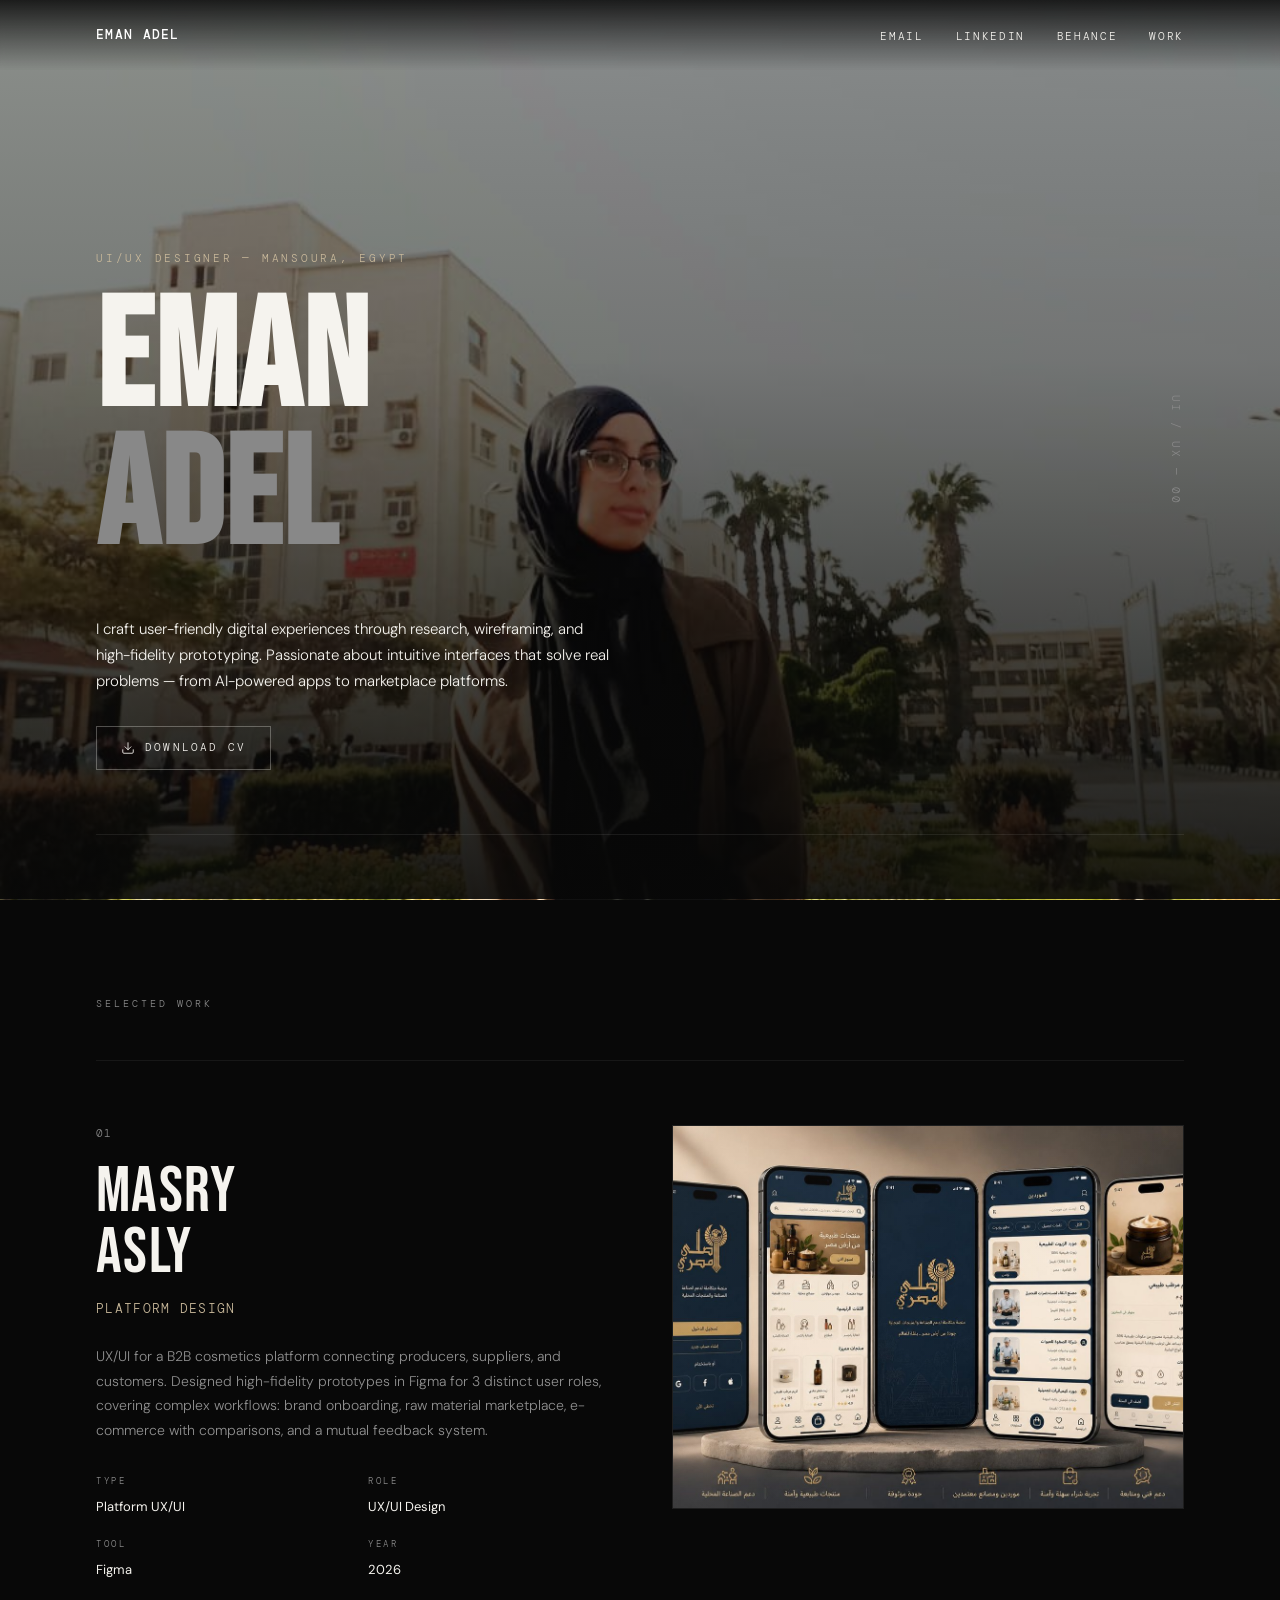
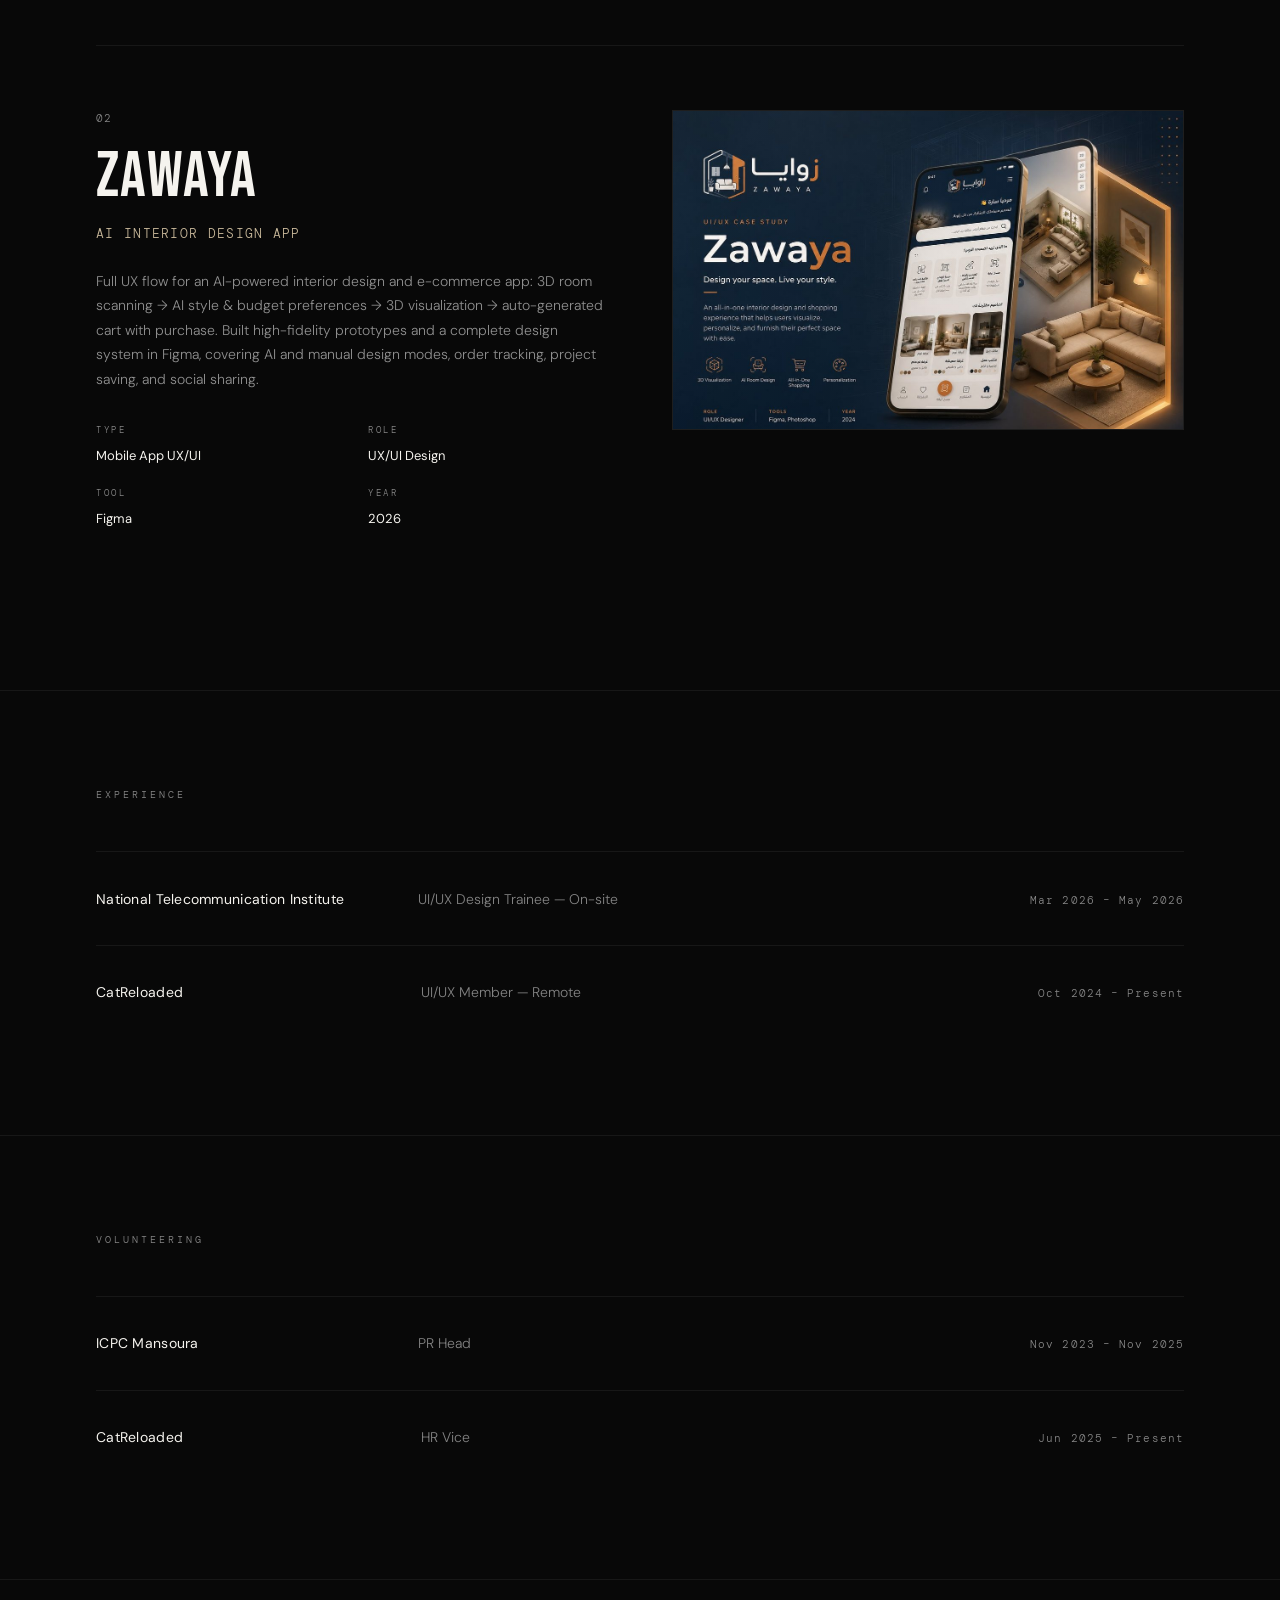
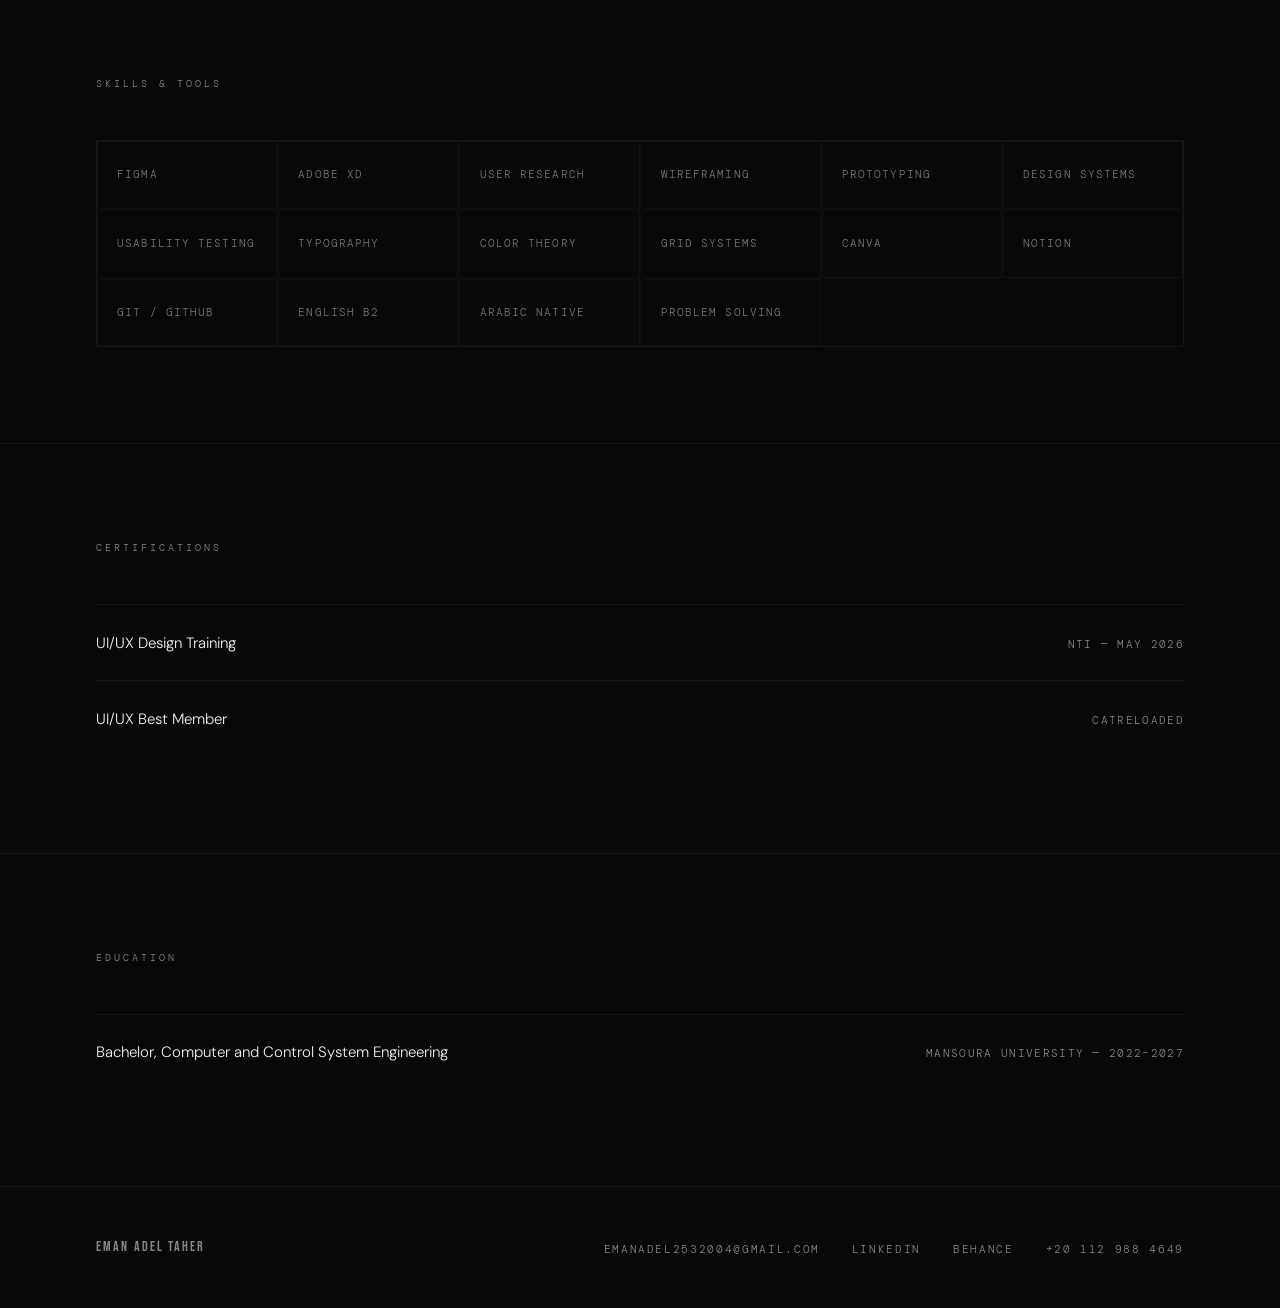
==== eman-adel-portfolio.html @ 3823a2ca "Add files via upload" ====
<!DOCTYPE html>
<html lang="en">
<head>
<meta charset="UTF-8">
<meta name="viewport" content="width=device-width, initial-scale=1.0">
<title>Eman Adel Taher — UI/UX Designer</title>
<link href="https://fonts.googleapis.com/css2?family=Bebas+Neue&family=DM+Sans:ital,opsz,wght@0,9..40,300;0,9..40,400;0,9..40,500;1,9..40,300&family=DM+Mono:wght@300;400&display=swap" rel="stylesheet">
<style>
  *, *::before, *::after { box-sizing: border-box; margin: 0; padding: 0; }

  :root {
    --black: #080808;
    --white: #f5f3ee;
    --muted: #888;
    --accent: #c8b89a;
    --mono: 'DM Mono', monospace;
    --sans: 'DM Sans', sans-serif;
    --display: 'Bebas Neue', sans-serif;
  }

  html { scroll-behavior: smooth; }

  body {
    background: var(--black);
    color: var(--white);
    font-family: var(--sans);
    font-weight: 300;
    line-height: 1.6;
    overflow-x: hidden;
  }

  /* NAV */
  nav {
    position: fixed;
    top: 0; left: 0; right: 0;
    z-index: 100;
    display: flex;
    justify-content: space-between;
    align-items: center;
    padding: 1.4rem 96px;
    background: linear-gradient(to bottom, rgba(8,8,8,0.85) 0%, transparent 100%);
    backdrop-filter: blur(2px);
  }

  .nav-logo {
    font-family: var(--mono);
    font-size: 13px;
    letter-spacing: 0.1em;
    color: #ffffff;
    text-decoration: none;
    text-transform: uppercase;
    font-weight: 500;
  }

  .nav-links {
    display: flex;
    gap: 2rem;
    list-style: none;
  }

  .nav-links a {
    font-family: var(--mono);
    font-size: 11px;
    letter-spacing: 0.15em;
    text-transform: uppercase;
    color: var(--white);
    text-decoration: none;
    opacity: 1;
    transition: opacity 0.2s;
  }

  .nav-links a:hover { opacity: 1; }

  /* HERO */
  .hero {
    min-height: 100vh;
    display: flex;
    flex-direction: column;
    justify-content: flex-end;
    padding: 6rem 96px 4rem;
    position: relative;
    overflow: hidden;
  }

  .hero-counter {
    position: fixed;
    top: 50%;
    right: 96px;
    transform: translateY(-50%);
    font-family: var(--mono);
    font-size: 11px;
    letter-spacing: 0.2em;
    color: var(--muted);
    writing-mode: vertical-rl;
    text-orientation: mixed;
    z-index: 99;
    transition: color 0.3s;
  }

  .hero-eyebrow {
    font-family: var(--mono);
    font-size: 11px;
    letter-spacing: 0.25em;
    text-transform: uppercase;
    color: var(--accent);
    margin-bottom: 1.5rem;
    opacity: 0;
    animation: fadeUp 0.8s 0.2s forwards;
  }

  .hero-title {
    font-family: var(--display);
    font-size: clamp(72px, 12vw, 160px);
    line-height: 0.9;
    letter-spacing: 0.01em;
    text-transform: uppercase;
    color: var(--white);
    max-width: 900px;
    opacity: 0;
    animation: fadeUp 0.9s 0.35s forwards;
  }

  .hero-title span {
    display: block;
    color: var(--muted);
  }

  .hero-bio {
    max-width: 520px;
    margin-top: 3rem;
    font-size: 15px;
    font-weight: 300;
    color: var(--white);
    opacity: 0;
    animation: fadeUp 0.9s 0.5s forwards;
    line-height: 1.75;
  }

  .hero-divider {
    width: 100%;
    height: 1px;
    background: rgba(255,255,255,0.08);
    margin-top: 4rem;
    opacity: 0;
    animation: fadeIn 1s 0.8s forwards;
  }

  /* SECTION */
  section {
    padding: 6rem 96px;
    border-bottom: 1px solid rgba(255,255,255,0.06);
  }

  .section-label {
    font-family: var(--mono);
    font-size: 10px;
    letter-spacing: 0.3em;
    text-transform: uppercase;
    color: var(--muted);
    margin-bottom: 3rem;
  }

  /* PROJECTS */
  .projects-grid {
    display: flex;
    flex-direction: column;
    gap: 0;
  }

  .project-item {
    display: grid;
    grid-template-columns: 1fr 1fr;
    gap: 4rem;
    padding: 4rem 0;
    border-top: 1px solid rgba(255,255,255,0.06);
    align-items: start;
    cursor: pointer;
    transition: opacity 0.3s;
  }

  .project-item:hover { opacity: 0.75; }

  .project-index {
    font-family: var(--mono);
    font-size: 11px;
    color: var(--muted);
    letter-spacing: 0.1em;
    margin-bottom: 1.2rem;
  }

  .project-name {
    font-family: var(--display);
    font-size: clamp(36px, 5vw, 64px);
    line-height: 0.95;
    letter-spacing: 0.02em;
    text-transform: uppercase;
    color: var(--white);
    margin-bottom: 1rem;
  }

  .project-subtitle {
    font-size: 13px;
    color: var(--accent);
    font-family: var(--mono);
    letter-spacing: 0.1em;
    text-transform: uppercase;
    margin-bottom: 1.5rem;
  }

  .project-meta {
    display: grid;
    grid-template-columns: 1fr 1fr;
    gap: 1.2rem 2rem;
    margin-top: 2rem;
  }

  .meta-item {}
  .meta-label {
    font-family: var(--mono);
    font-size: 9px;
    letter-spacing: 0.3em;
    text-transform: uppercase;
    color: var(--muted);
    display: block;
    margin-bottom: 4px;
  }

  .meta-value {
    font-size: 13px;
    font-weight: 400;
    color: var(--white);
  }

  .project-desc {
    font-size: 14px;
    font-weight: 300;
    color: rgba(255,255,255,0.55);
    line-height: 1.75;
    margin-top: 1.5rem;
  }

  .project-visual {
    aspect-ratio: 4/3;
    background: rgba(255,255,255,0.03);
    border: 1px solid rgba(255,255,255,0.06);
    display: flex;
    align-items: center;
    justify-content: center;
    position: relative;
    overflow: hidden;
  }

  .project-visual::after {
    content: '';
    position: absolute;
    inset: 0;
    background: linear-gradient(135deg, rgba(200,184,154,0.08) 0%, transparent 60%);
  }

  .project-visual-label {
    font-family: var(--display);
    font-size: 96px;
    color: rgba(255,255,255,0.04);
    letter-spacing: 0.05em;
    user-select: none;
  }

  /* EXPERIENCE */
  .exp-list { display: flex; flex-direction: column; gap: 0; }

  .exp-item {
    display: grid;
    grid-template-columns: 1fr 2fr auto;
    gap: 2rem;
    padding: 2.2rem 0;
    border-top: 1px solid rgba(255,255,255,0.06);
    align-items: baseline;
  }

  .exp-company {
    font-size: 14px;
    font-weight: 400;
    color: var(--white);
    letter-spacing: 0.02em;
  }

  .exp-role {
    font-size: 14px;
    font-weight: 300;
    color: rgba(255,255,255,0.5);
  }

  .exp-date {
    font-family: var(--mono);
    font-size: 11px;
    color: var(--muted);
    letter-spacing: 0.1em;
    white-space: nowrap;
  }

  /* SKILLS */
  .skills-grid {
    display: grid;
    grid-template-columns: repeat(auto-fill, minmax(180px, 1fr));
    gap: 1px;
    border: 1px solid rgba(255,255,255,0.06);
  }

  .skill-cell {
    padding: 1.5rem 1.2rem;
    border: 1px solid rgba(255,255,255,0.04);
    font-family: var(--mono);
    font-size: 11px;
    letter-spacing: 0.1em;
    text-transform: uppercase;
    color: rgba(255,255,255,0.45);
    transition: background 0.25s, color 0.25s;
  }

  .skill-cell:hover {
    background: rgba(200,184,154,0.06);
    color: var(--accent);
  }

  /* AWARDS */
  .cert-list { display: flex; flex-direction: column; gap: 0; }

  .cert-item {
    display: flex;
    justify-content: space-between;
    align-items: baseline;
    padding: 1.6rem 0;
    border-top: 1px solid rgba(255,255,255,0.06);
  }

  .cert-name {
    font-size: 15px;
    font-weight: 300;
    color: var(--white);
  }

  .cert-org {
    font-family: var(--mono);
    font-size: 11px;
    letter-spacing: 0.12em;
    color: var(--muted);
    text-transform: uppercase;
  }

  /* FOOTER */
  footer {
    padding: 3rem 96px;
    display: flex;
    justify-content: space-between;
    align-items: center;
  }

  .footer-name {
    font-family: var(--display);
    font-size: 14px;
    letter-spacing: 0.15em;
    text-transform: uppercase;
    color: var(--muted);
  }

  .footer-links {
    display: flex;
    gap: 2rem;
    list-style: none;
  }

  .footer-links a {
    font-family: var(--mono);
    font-size: 11px;
    letter-spacing: 0.15em;
    text-transform: uppercase;
    color: var(--muted);
    text-decoration: none;
    transition: color 0.2s;
  }

  .footer-links a:hover { color: var(--white); }

  /* ANIMATIONS */
  @keyframes fadeUp {
    from { opacity: 0; transform: translateY(24px); }
    to { opacity: 1; transform: translateY(0); }
  }

  @keyframes fadeIn {
    from { opacity: 0; }
    to { opacity: 1; }
  }

  .reveal {
    opacity: 0;
    transform: translateY(20px);
    transition: opacity 0.7s ease, transform 0.7s ease;
  }

  .reveal.visible {
    opacity: 1;
    transform: translateY(0);
  }

  /* DOWNLOAD BUTTON */
  a[download]:hover {
    background: rgba(200,184,154,0.08);
    border-color: var(--accent);
    color: var(--accent);
  }

  /* SCROLLBAR */
  ::-webkit-scrollbar { width: 3px; }
  ::-webkit-scrollbar-track { background: var(--black); }
  ::-webkit-scrollbar-thumb { background: rgba(255,255,255,0.15); }

  /* ─── RESPONSIVE / MOBILE ─── */
  @media (max-width: 768px) {

    nav {
      padding: 1rem 24px;
    }

    .nav-links {
      gap: 1rem;
    }

    .nav-links a {
      font-size: 10px;
    }

    .hero {
      padding: 5rem 24px 3rem;
      background-position: center center;
    }

    .hero-title {
      font-size: clamp(52px, 15vw, 80px);
    }

    .hero-bio {
      font-size: 14px;
    }

    .hero-counter {
      right: 16px;
      font-size: 10px;
    }

    section {
      padding: 4rem 24px;
    }

    .project-item {
      grid-template-columns: 1fr;
      gap: 2rem;
      padding: 3rem 0;
    }

    .project-item > div:last-child {
      order: -1;
    }

    .project-visual {
      aspect-ratio: 16/9;
    }

    .project-name {
      font-size: clamp(32px, 10vw, 48px);
    }

    .exp-item {
      grid-template-columns: 1fr;
      gap: 0.3rem;
      padding: 1.5rem 0;
    }

    .exp-date {
      font-size: 10px;
    }

    .skills-grid {
      grid-template-columns: repeat(auto-fill, minmax(130px, 1fr));
    }

    .cert-item {
      flex-direction: column;
      gap: 0.4rem;
    }

    footer {
      padding: 2rem 24px;
      flex-direction: column;
      gap: 1.5rem;
      align-items: flex-start;
    }

    .footer-links {
      flex-wrap: wrap;
      gap: 1rem;
    }

    a[download] {
      font-size: 10px;
      padding: 10px 18px;
    }
  }

  @media (max-width: 480px) {
    .nav-links {
      gap: 0.7rem;
    }

    .hero-title {
      font-size: clamp(44px, 16vw, 64px);
    }

    .project-meta {
      grid-template-columns: 1fr 1fr;
      gap: 1rem;
    }

    .skills-grid {
      grid-template-columns: repeat(auto-fill, minmax(110px, 1fr));
    }
  }

</style>
</head>
<body>

<nav>
  <a class="nav-logo" href="#">Eman Adel</a>
  <ul class="nav-links">
    <li><a href="mailto:emanadel2532004@gmail.com">Email</a></li>
    <li><a href="https://www.linkedin.com/in/emanadeltaher" target="_blank">LinkedIn</a></li>
    <li><a href="https://www.behance.net/emanadel251" target="_blank">Behance</a></li>
    <li><a href="#projects">Work</a></li>
  </ul>
</nav>

<!-- HERO -->
<section class="hero" style="border-bottom: 1px solid rgba(255,255,255,0.06); background-image: url('[data-uri]'); background-size: cover; background-position: center center; position: relative;">
  <div style="position:absolute;inset:0;background:linear-gradient(to bottom, rgba(8,8,8,0.45) 0%, rgba(8,8,8,0.55) 40%, rgba(8,8,8,0.92) 100%);z-index:0;"></div>
  <div style="position:relative;z-index:1;display:contents;">
  <div class="hero-counter">UI / UX — 2024–2026</div>

  <div class="hero-eyebrow">UI/UX Designer — Mansoura, Egypt</div>
  <h1 class="hero-title">
    Eman
    <span>Adel</span>
  </h1>
  <p class="hero-bio">
    I craft user-friendly digital experiences through research, wireframing, and high-fidelity prototyping. Passionate about intuitive interfaces that solve real problems — from AI-powered apps to marketplace platforms.
  </p>
  <div style="margin-top:2rem;opacity:0;animation:fadeUp 0.9s 0.65s forwards;position:relative;z-index:1;">
    <a href="[data-uri]" download="Eman_Adel_CV.pdf" style="display:inline-flex;align-items:center;gap:10px;padding:12px 24px;border:1px solid rgba(245,243,238,0.3);font-family:var(--mono);font-size:11px;letter-spacing:0.2em;text-transform:uppercase;color:var(--white);text-decoration:none;transition:background 0.25s,border-color 0.25s;">
      <svg width="14" height="14" viewBox="0 0 24 24" fill="none" stroke="currentColor" stroke-width="1.5" stroke-linecap="round" stroke-linejoin="round"><path d="M21 15v4a2 2 0 0 1-2 2H5a2 2 0 0 1-2-2v-4"/><polyline points="7 10 12 15 17 10"/><line x1="12" y1="15" x2="12" y2="3"/></svg>
      Download CV
    </a>
  </div>
  <div class="hero-divider"></div>
  </div>
</section>

<!-- PROJECTS -->
<section id="projects">
  <div class="section-label">Selected Work</div>
  <div class="projects-grid">

    <div class="project-item reveal">
      <div>
        <div class="project-index">01</div>
        <div class="project-name">Masry<br>Asly</div>
        <div class="project-subtitle">Platform Design</div>
        <p class="project-desc">
          UX/UI for a B2B cosmetics platform connecting producers, suppliers, and customers. Designed high-fidelity prototypes in Figma for 3 distinct user roles, covering complex workflows: brand onboarding, raw material marketplace, e-commerce with comparisons, and a mutual feedback system.
        </p>
        <div class="project-meta">
          <div class="meta-item">
            <span class="meta-label">Type</span>
            <span class="meta-value">Platform UX/UI</span>
          </div>
          <div class="meta-item">
            <span class="meta-label">Role</span>
            <span class="meta-value">UX/UI Design</span>
          </div>
          <div class="meta-item">
            <span class="meta-label">Tool</span>
            <span class="meta-value">Figma</span>
          </div>
          <div class="meta-item">
            <span class="meta-label">Year</span>
            <span class="meta-value">2026</span>
          </div>
        </div>
      </div>
      <div class="project-visual" style="padding:0;">
        <img src="[data-uri]" alt="Masry Asly project cover" style="width:100%;height:100%;object-fit:cover;display:block;">
      </div>
    </div>

    <div class="project-item reveal">
      <div>
        <div class="project-index">02</div>
        <div class="project-name">Zawaya</div>
        <div class="project-subtitle">AI Interior Design App</div>
        <p class="project-desc">
          Full UX flow for an AI-powered interior design and e-commerce app: 3D room scanning → AI style & budget preferences → 3D visualization → auto-generated cart with purchase. Built high-fidelity prototypes and a complete design system in Figma, covering AI and manual design modes, order tracking, project saving, and social sharing.
        </p>
        <div class="project-meta">
          <div class="meta-item">
            <span class="meta-label">Type</span>
            <span class="meta-value">Mobile App UX/UI</span>
          </div>
          <div class="meta-item">
            <span class="meta-label">Role</span>
            <span class="meta-value">UX/UI Design</span>
          </div>
          <div class="meta-item">
            <span class="meta-label">Tool</span>
            <span class="meta-value">Figma</span>
          </div>
          <div class="meta-item">
            <span class="meta-label">Year</span>
            <span class="meta-value">2026</span>
          </div>
        </div>
      </div>
      <div class="project-visual" style="padding:0;aspect-ratio:16/10;">
        <img src="[data-uri]" alt="Zawaya project cover" style="width:100%;height:100%;object-fit:cover;object-position:center 20%;display:block;">
      </div>
    </div>

  </div>
</section>

<!-- EXPERIENCE -->
<section>
  <div class="section-label">Experience</div>
  <div class="exp-list">
    <div class="exp-item reveal">
      <div class="exp-company">National Telecommunication Institute</div>
      <div class="exp-role">UI/UX Design Trainee — On-site</div>
      <div class="exp-date">Mar 2026 – May 2026</div>
    </div>
    <div class="exp-item reveal">
      <div class="exp-company">CatReloaded</div>
      <div class="exp-role">UI/UX Member — Remote</div>
      <div class="exp-date">Oct 2024 – Present</div>
    </div>
  </div>
</section>

<!-- VOLUNTEERING -->
<section>
  <div class="section-label">Volunteering</div>
  <div class="exp-list">
    <div class="exp-item reveal">
      <div class="exp-company">ICPC Mansoura</div>
      <div class="exp-role">PR Head</div>
      <div class="exp-date">Nov 2023 – Nov 2025</div>
    </div>
    <div class="exp-item reveal">
      <div class="exp-company">CatReloaded</div>
      <div class="exp-role">HR Vice</div>
      <div class="exp-date">Jun 2025 – Present</div>
    </div>
  </div>
</section>

<!-- SKILLS -->
<section>
  <div class="section-label">Skills & Tools</div>
  <div class="skills-grid reveal">
    <div class="skill-cell">Figma</div>
    <div class="skill-cell">Adobe XD</div>
    <div class="skill-cell">User Research</div>
    <div class="skill-cell">Wireframing</div>
    <div class="skill-cell">Prototyping</div>
    <div class="skill-cell">Design Systems</div>
    <div class="skill-cell">Usability Testing</div>
    <div class="skill-cell">Typography</div>
    <div class="skill-cell">Color Theory</div>
    <div class="skill-cell">Grid Systems</div>
    <div class="skill-cell">Canva</div>
    <div class="skill-cell">Notion</div>
    <div class="skill-cell">Git / Github</div>
    <div class="skill-cell">English B2</div>
    <div class="skill-cell">Arabic Native</div>
    <div class="skill-cell">Problem Solving</div>
  </div>
</section>

<!-- CERTIFICATIONS -->
<section>
  <div class="section-label">Certifications</div>
  <div class="cert-list">
    <div class="cert-item reveal">
      <span class="cert-name">UI/UX Design Training</span>
      <span class="cert-org">NTI — May 2026</span>
    </div>
    <div class="cert-item reveal">
      <span class="cert-name">UI/UX Best Member</span>
      <span class="cert-org">CatReloaded</span>
    </div>
  </div>
</section>

<!-- EDUCATION -->
<section>
  <div class="section-label">Education</div>
  <div class="cert-list">
    <div class="cert-item reveal">
      <span class="cert-name">Bachelor, Computer and Control System Engineering</span>
      <span class="cert-org">Mansoura University — 2022–2027</span>
    </div>
  </div>
</section>

<!-- FOOTER -->
<footer>
  <div class="footer-name">Eman Adel Taher</div>
  <ul class="footer-links">
    <li><a href="mailto:emanadel2532004@gmail.com">emanadel2532004@gmail.com</a></li>
    <li><a href="https://www.linkedin.com/in/emanadeltaher" target="_blank">LinkedIn</a></li>
    <li><a href="https://www.behance.net/emanadel251" target="_blank">Behance</a></li>
    <li><a href="tel:+201129884649">+20 112 988 4649</a></li>
  </ul>
</footer>

<script>
  const reveals = document.querySelectorAll('.reveal');
  const observer = new IntersectionObserver((entries) => {
    entries.forEach(e => {
      if (e.isIntersecting) {
        e.target.classList.add('visible');
        observer.unobserve(e.target);
      }
    });
  }, { threshold: 0.1 });
  reveals.forEach(el => observer.observe(el));

  // Infinite scroll loop
  window.addEventListener('scroll', () => {
    const scrollTop = window.scrollY;
    const docHeight = document.body.scrollHeight - window.innerHeight;
    if (scrollTop >= docHeight - 2) {
      window.scrollTo({ top: 0, behavior: 'smooth' });
    }
  });

  // Scroll-based counter 0-100
  const counter = document.querySelector('.hero-counter');
  function updateCounter() {
    const scrollTop = window.scrollY;
    const docHeight = document.body.scrollHeight - window.innerHeight;
    const progress = docHeight > 0 ? scrollTop / docHeight : 0;
    const count = Math.round(progress * 100);
    counter.textContent = 'UI / UX — ' + String(count).padStart(2, '0');
  }
  window.addEventListener('scroll', updateCounter);
  updateCounter();
</script>

</body>
</html>
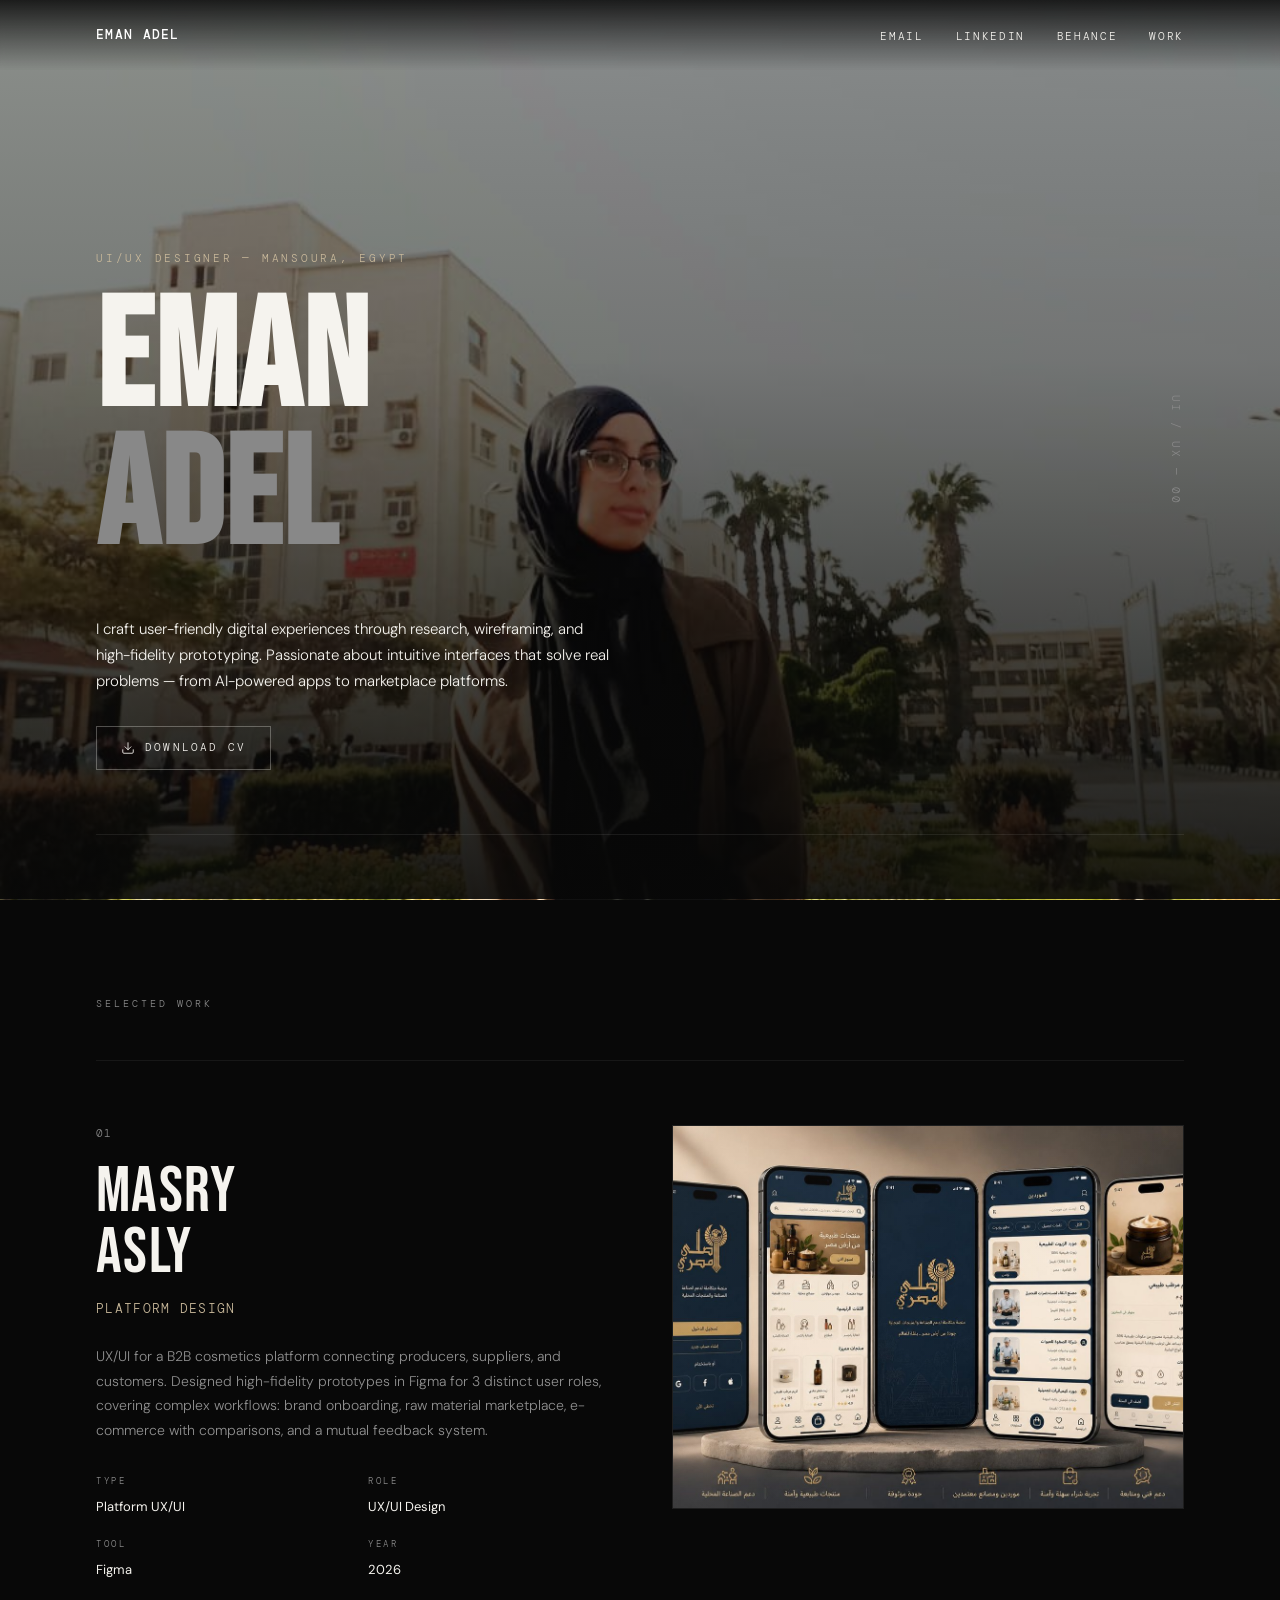
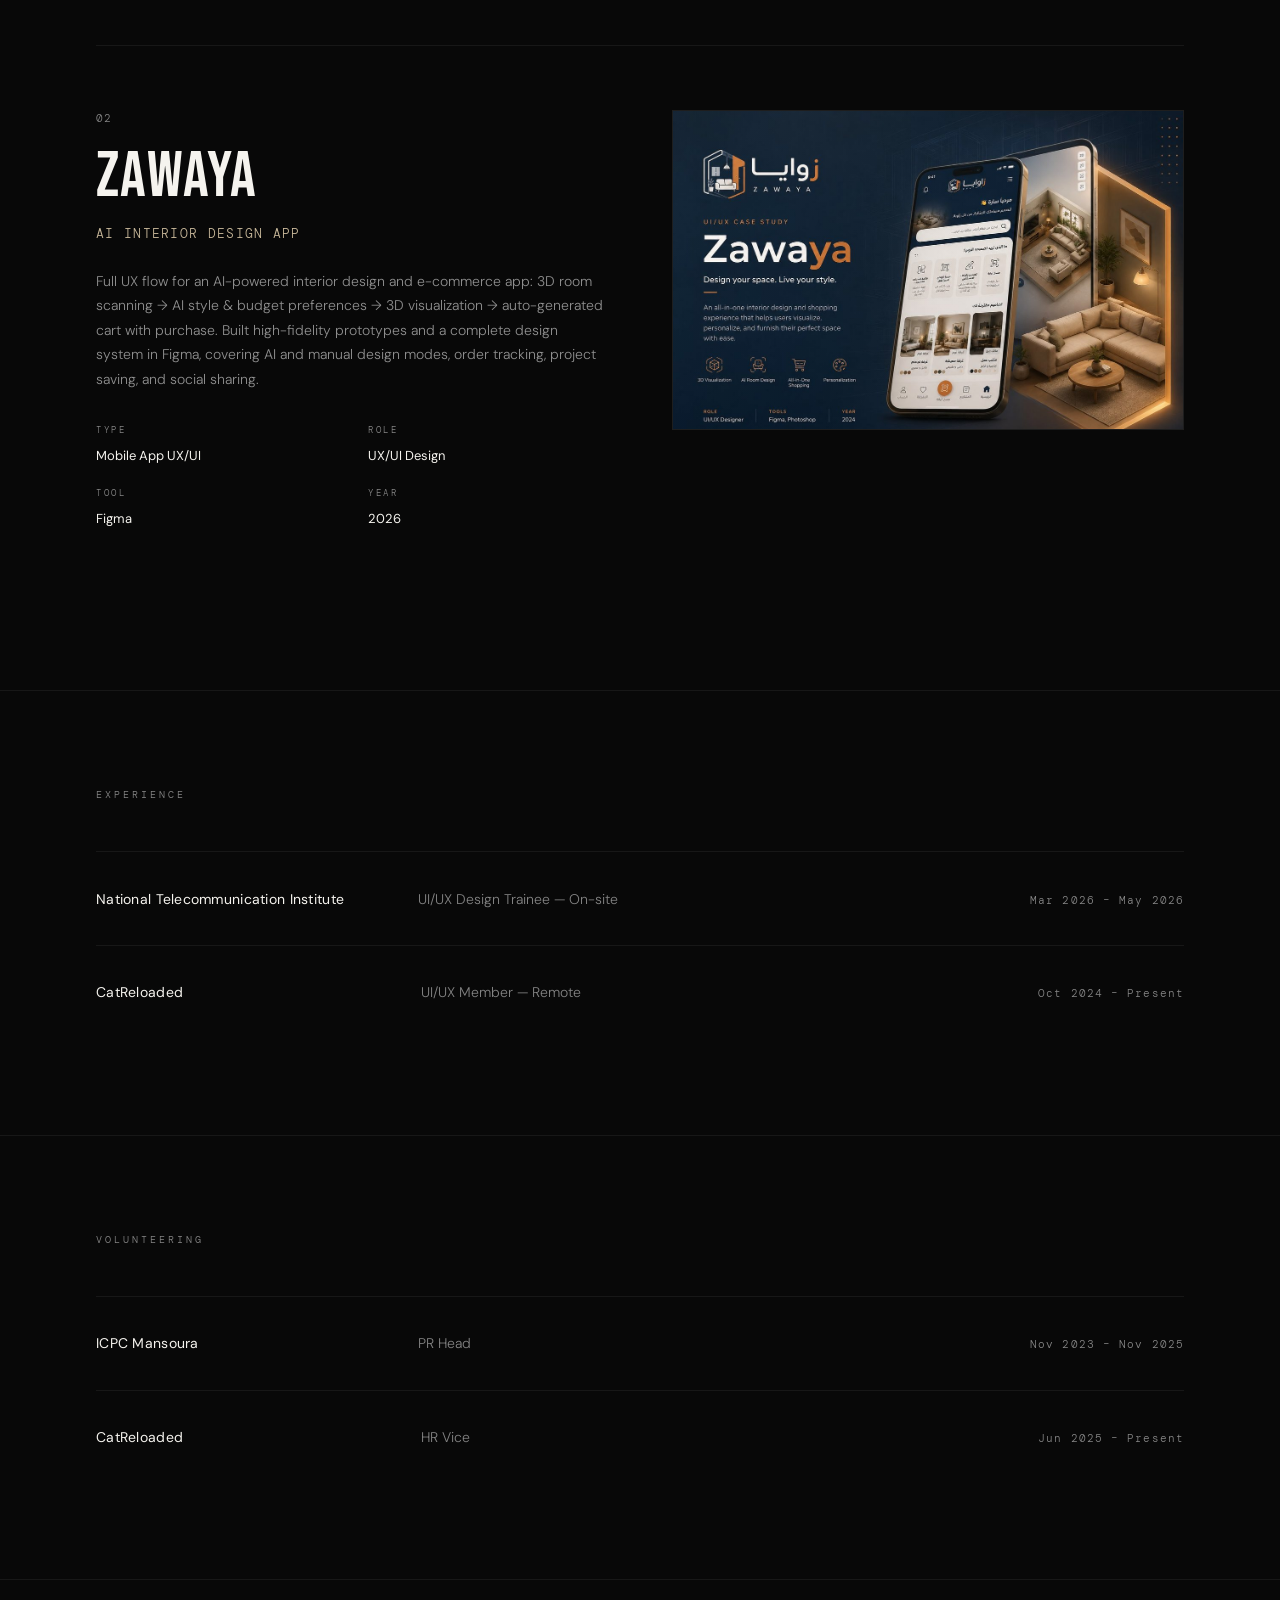
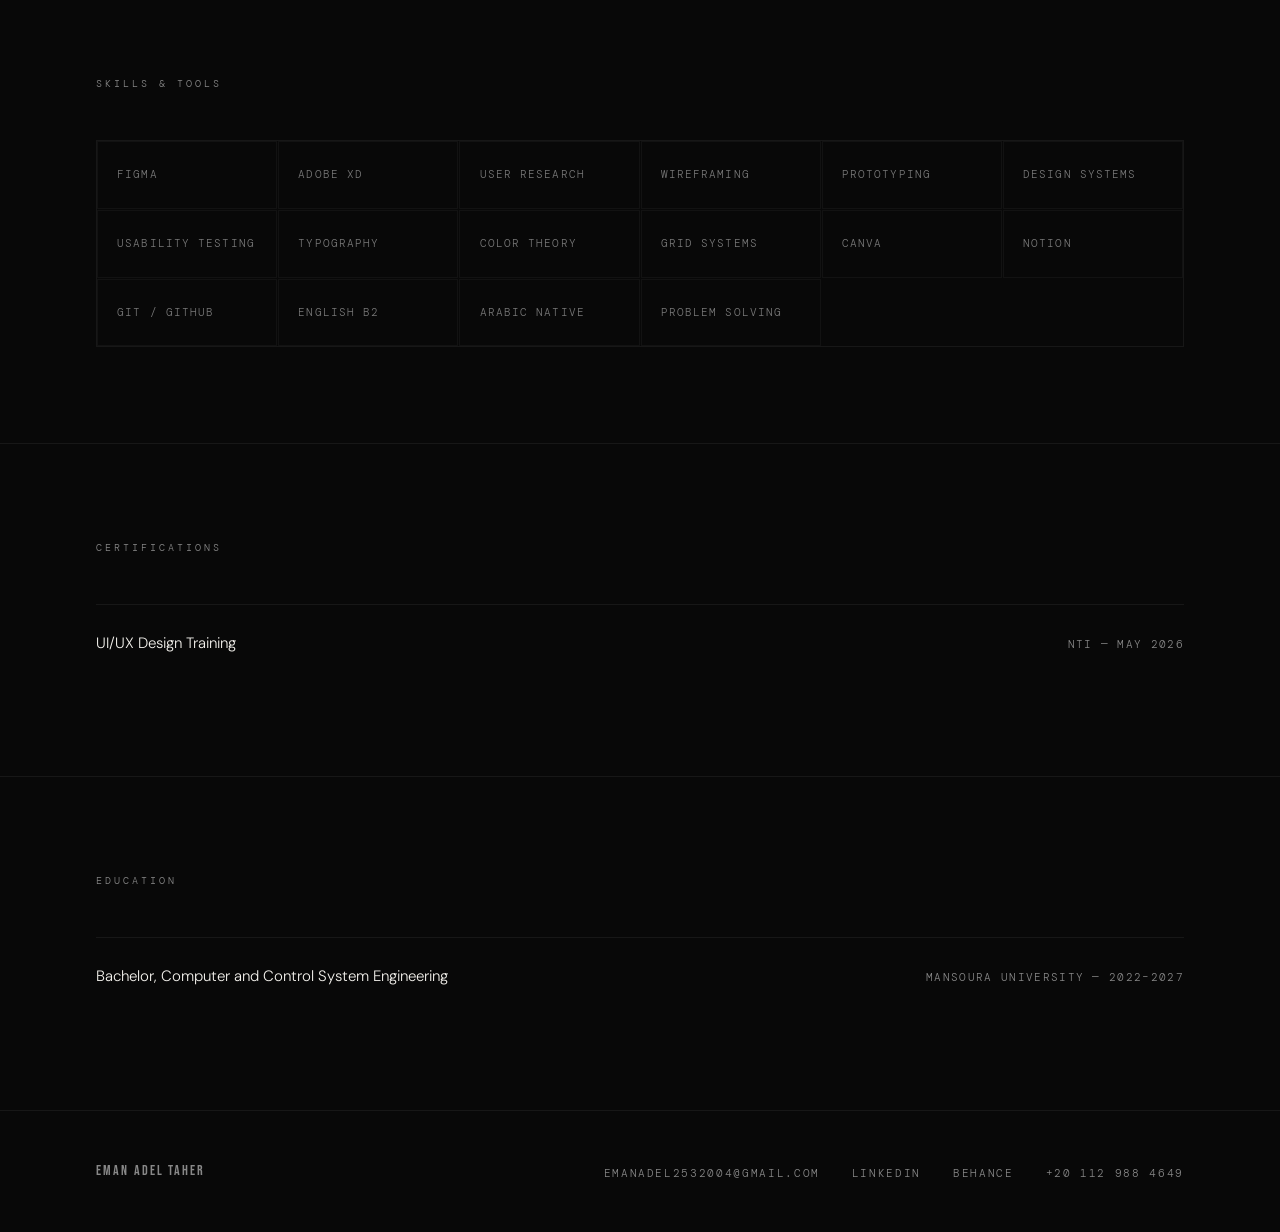
==== commit ae0ed296: "Update eman-adel-portfolio.html" ====
--- a/eman-adel-portfolio.html
+++ b/eman-adel-portfolio.html
@@ -701,10 +701,10 @@
       <span class="cert-name">UI/UX Design Training</span>
       <span class="cert-org">NTI — May 2026</span>
     </div>
-    <div class="cert-item reveal">
+    <!-- <div class="cert-item reveal">
       <span class="cert-name">UI/UX Best Member</span>
       <span class="cert-org">CatReloaded</span>
-    </div>
+    </div> -->
   </div>
 </section>
 
